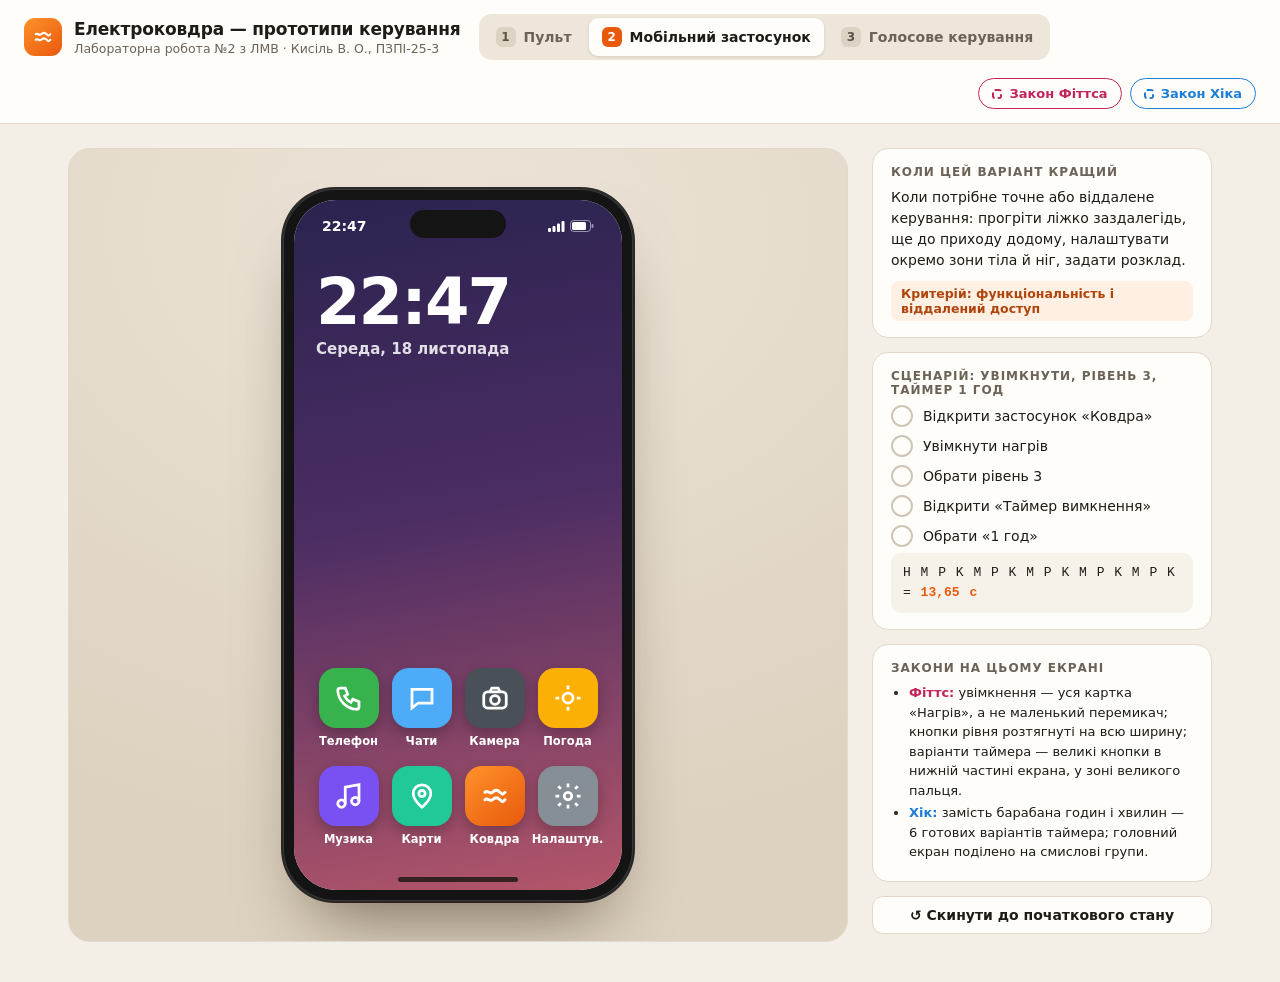
==== app.html @ 51c8631b "Розбити прототип на сторінки, стилі, скрипти та шрифти - index.html / app.html / voice.html — окрема" ====
<!DOCTYPE html>
<html lang="uk">
<head>
<meta charset="utf-8">
<meta name="viewport" content="width=device-width, initial-scale=1">
<title>Мобільний застосунок — керування електроковдрою</title>
<link rel="stylesheet" href="css/fonts.css">
<link rel="stylesheet" href="css/base.css">
<link rel="stylesheet" href="css/app.css">
</head>
<body>

<header class="top">
  <div class="brand">
    <div class="logo"><svg viewBox="0 0 24 24" width="22" height="22" fill="none" stroke="#fff" stroke-width="2.2" stroke-linecap="round"><path d="M4 9c2-2 4 2 6 0s4-2 6 0 2 2 4 0"/><path d="M4 15c2-2 4 2 6 0s4-2 6 0 2 2 4 0"/></svg></div>
    <div><h1>Електроковдра — прототипи керування</h1><p>Лабораторна робота №2 з ЛМВ · Кисіль В. О., ПЗПІ-25-3</p></div>
  </div>
  <nav class="tabs" aria-label="Варіанти інтерфейсу">
    <a href="index.html" data-tab="remote"><span class="n">1</span>Пульт</a>
    <a href="app.html" data-tab="app" aria-current="page"><span class="n">2</span>Мобільний застосунок</a>
    <a href="voice.html" data-tab="voice"><span class="n">3</span>Голосове керування</a>
  </nav>
  <div class="laws">
    <button class="law f" id="lawFitts" aria-pressed="false"><i></i>Закон Фіттса</button>
    <button class="law h" id="lawHick" aria-pressed="false"><i></i>Закон Хіка</button>
  </div>
</header>

<main>
<section class="panel active" id="tab-app">
  <div class="stage" id="stage-app">
    <div class="overlay"></div>
    <div class="phone">
      <div class="screen" id="a-screen">
        <div class="notch"></div>
        <div class="sbar" id="a-sbar"><span>22:47</span><span class="icons"><svg width="17" height="11" viewBox="0 0 17 11" fill="currentColor"><rect x="0" y="7" width="3" height="4" rx="1"/><rect x="4.5" y="5" width="3" height="6" rx="1"/><rect x="9" y="2.5" width="3" height="8.5" rx="1"/><rect x="13.5" y="0" width="3" height="11" rx="1"/></svg><svg width="24" height="12" viewBox="0 0 24 12" fill="none"><rect x=".5" y=".5" width="20" height="11" rx="3" stroke="currentColor" opacity=".5"/><rect x="2" y="2" width="14" height="8" rx="1.5" fill="currentColor"/><rect x="21.5" y="4" width="2" height="4" rx="1" fill="currentColor" opacity=".5"/></svg></span></div>

        <!-- launcher -->
        <div class="view launcher" id="a-home">
          <div class="clock">22:47</div>
          <div class="date">Середа, 18 листопада</div>
          <div class="grid" id="a-grid">
            <button class="appicon" data-other><span class="ic" style="background:#37b24d"><svg viewBox="0 0 24 24" fill="none" stroke="#fff" stroke-width="2.2"><path d="M5 4h4l2 5-2.5 1.5a11 11 0 0 0 5 5L15 13l5 2v4a2 2 0 0 1-2 2A16 16 0 0 1 3 6a2 2 0 0 1 2-2"/></svg></span>Телефон</button>
            <button class="appicon" data-other><span class="ic" style="background:#4dabf7"><svg viewBox="0 0 24 24" fill="none" stroke="#fff" stroke-width="2.2"><path d="M4 5h16v11H9l-5 4z"/></svg></span>Чати</button>
            <button class="appicon" data-other><span class="ic" style="background:#495057"><svg viewBox="0 0 24 24" fill="none" stroke="#fff" stroke-width="2.2"><rect x="3" y="7" width="18" height="13" rx="3"/><circle cx="12" cy="13.5" r="3.5"/><path d="M8 7l1.5-3h5L16 7"/></svg></span>Камера</button>
            <button class="appicon" data-other><span class="ic" style="background:#fab005"><svg viewBox="0 0 24 24" fill="none" stroke="#fff" stroke-width="2.2"><circle cx="12" cy="12" r="4"/><path d="M12 2v3M12 19v3M2 12h3M19 12h3"/></svg></span>Погода</button>
            <button class="appicon" data-other><span class="ic" style="background:#7950f2"><svg viewBox="0 0 24 24" fill="none" stroke="#fff" stroke-width="2.2"><path d="M9 18V5l11-2v13"/><circle cx="6" cy="18" r="3"/><circle cx="17" cy="16" r="3"/></svg></span>Музика</button>
            <button class="appicon" data-other><span class="ic" style="background:#20c997"><svg viewBox="0 0 24 24" fill="none" stroke="#fff" stroke-width="2.2"><path d="M12 21s-7-5.5-7-11a7 7 0 0 1 14 0c0 5.5-7 11-7 11z"/><circle cx="12" cy="10" r="2.5"/></svg></span>Карти</button>
            <button class="appicon blanket" id="a-open" data-fitts="велика іконка" data-fitts-pos="below"><span class="ic"><svg viewBox="0 0 24 24" fill="none" stroke="#fff" stroke-width="2.4" stroke-linecap="round"><path d="M4 9c2-2 4 2 6 0s4-2 6 0 2 2 4 0"/><path d="M4 15c2-2 4 2 6 0s4-2 6 0 2 2 4 0"/></svg></span>Ковдра</button>
            <button class="appicon" data-other><span class="ic" style="background:#868e96"><svg viewBox="0 0 24 24" fill="none" stroke="#fff" stroke-width="2.2"><circle cx="12" cy="12" r="3"/><path d="M12 2v3M12 19v3M4.2 4.2l2.1 2.1M17.7 17.7l2.1 2.1M2 12h3M19 12h3M4.2 19.8l2.1-2.1M17.7 6.3l2.1-2.1"/></svg></span>Налаштув.</button>
          </div>
        </div>

        <!-- app -->
        <div class="view app hidden" id="a-app">
          <div class="app-head">
            <div class="conn"><i></i>WARMLY Duo · підключено</div>
            <h2>Моя ковдра</h2>
          </div>
          <button class="hero" id="a-power" data-fitts="уся картка — ціль" data-fitts-pos="in">
            <div><div class="k">Нагрів</div><div class="v" id="a-hero-v">Вимкнено</div><div class="s" id="a-hero-s">Торкніться, щоб увімкнути</div></div>
            <span class="switch"></span>
          </button>
          <div class="acard" id="a-levelcard">
            <div class="row"><b>Рівень нагріву</b><span id="a-level-val">—</span></div>
            <div class="levels disabled" id="a-levels" data-fitts="кнопки на всю ширину" data-fitts-pos="right"></div>
          </div>
          <div class="acard">
            <div class="row"><b>Зони</b><span>окремо</span></div>
            <div class="zones">
              <button class="zone on" data-zone="body"><i></i>Тіло</button>
              <button class="zone on" data-zone="feet"><i></i>Ноги</button>
            </div>
          </div>
          <div class="list">
            <button class="li" id="a-timer-row"><span>Таймер вимкнення</span><span class="val" id="a-timer-val">Немає ›</span></button>
            <button class="li" id="a-sched"><span>Розклад прогріву</span><span class="val">22:30, щодня ›</span></button>
          </div>
        </div>

        <div class="scrim" id="a-scrim"></div>
        <div class="sheet" id="a-sheet">
          <div class="handle"></div>
          <h4>Вимкнути через</h4>
          <p>Ковдра вимкнеться автоматично</p>
          <div class="chips" id="a-chips" data-hick="6 готових варіантів" data-fitts="великі кнопки внизу екрана" data-fitts-pos="below"></div>
        </div>
        <div class="toast" id="a-toast"></div>
        <button class="home-ind" id="a-homebtn" aria-label="На головний екран"></button>
      </div>
    </div>
  </div>
  <aside class="info">
    <div class="card">
      <h3>Коли цей варіант кращий</h3>
      <p>Коли потрібне точне або віддалене керування: прогріти ліжко заздалегідь, ще до приходу додому, налаштувати окремо зони тіла й ніг, задати розклад.</p>
      <span class="crit">Критерій: функціональність і віддалений доступ</span>
    </div>
    <div class="card">
      <h3>Сценарій: увімкнути, рівень 3, таймер 1 год</h3>
      <ul class="steps" id="steps-app"></ul>
      <div class="goms">H M P K M P K M P K M P K M P K<br>= <b>13,65 с</b></div>
    </div>
    <div class="card">
      <h3>Закони на цьому екрані</h3>
      <ul class="legend">
        <li><span class="f">Фіттс:</span> увімкнення — уся картка «Нагрів», а не маленький перемикач; кнопки рівня розтягнуті на всю ширину; варіанти таймера — великі кнопки в нижній частині екрана, у зоні великого пальця.</li>
        <li><span class="h">Хік:</span> замість барабана годин і хвилин — 6 готових варіантів таймера; головний екран поділено на смислові групи.</li>
      </ul>
    </div>
    <button class="reset" data-reset="app">↺ Скинути до початкового стану</button>
  </aside>
</section>
</main>

<script src="js/common.js"></script>
<script src="js/app.js"></script>
</body>
</html>
---- css/fonts.css ----
/* Локальні шрифти: Manrope та JetBrains Mono (кирилиця + латиниця) */
/* Manrope 400 — cyrillic */
@font-face{font-family:'Manrope';font-style:normal;font-weight:400;font-display:swap;src:url(../fonts/manrope-400-cyrillic.woff2) format('woff2');unicode-range:U+0301,U+0400-045F,U+0490-0491,U+04B0-04B1,U+2116}

/* Manrope 400 — latin */
@font-face{font-family:'Manrope';font-style:normal;font-weight:400;font-display:swap;src:url(../fonts/manrope-400-latin.woff2) format('woff2');unicode-range:U+0000-00FF,U+0131,U+0152-0153,U+02BB-02BC,U+02C6,U+02DA,U+02DC,U+0304,U+0308,U+0329,U+2000-206F,U+20AC,U+2122,U+2191,U+2193,U+2212,U+2215,U+FEFF,U+FFFD}

/* Manrope 600 — cyrillic */
@font-face{font-family:'Manrope';font-style:normal;font-weight:600;font-display:swap;src:url(../fonts/manrope-600-cyrillic.woff2) format('woff2');unicode-range:U+0301,U+0400-045F,U+0490-0491,U+04B0-04B1,U+2116}

/* Manrope 600 — latin */
@font-face{font-family:'Manrope';font-style:normal;font-weight:600;font-display:swap;src:url(../fonts/manrope-600-latin.woff2) format('woff2');unicode-range:U+0000-00FF,U+0131,U+0152-0153,U+02BB-02BC,U+02C6,U+02DA,U+02DC,U+0304,U+0308,U+0329,U+2000-206F,U+20AC,U+2122,U+2191,U+2193,U+2212,U+2215,U+FEFF,U+FFFD}

/* Manrope 700 — cyrillic */
@font-face{font-family:'Manrope';font-style:normal;font-weight:700;font-display:swap;src:url(../fonts/manrope-700-cyrillic.woff2) format('woff2');unicode-range:U+0301,U+0400-045F,U+0490-0491,U+04B0-04B1,U+2116}

/* Manrope 700 — latin */
@font-face{font-family:'Manrope';font-style:normal;font-weight:700;font-display:swap;src:url(../fonts/manrope-700-latin.woff2) format('woff2');unicode-range:U+0000-00FF,U+0131,U+0152-0153,U+02BB-02BC,U+02C6,U+02DA,U+02DC,U+0304,U+0308,U+0329,U+2000-206F,U+20AC,U+2122,U+2191,U+2193,U+2212,U+2215,U+FEFF,U+FFFD}

/* Manrope 800 — cyrillic */
@font-face{font-family:'Manrope';font-style:normal;font-weight:800;font-display:swap;src:url(../fonts/manrope-800-cyrillic.woff2) format('woff2');unicode-range:U+0301,U+0400-045F,U+0490-0491,U+04B0-04B1,U+2116}

/* Manrope 800 — latin */
@font-face{font-family:'Manrope';font-style:normal;font-weight:800;font-display:swap;src:url(../fonts/manrope-800-latin.woff2) format('woff2');unicode-range:U+0000-00FF,U+0131,U+0152-0153,U+02BB-02BC,U+02C6,U+02DA,U+02DC,U+0304,U+0308,U+0329,U+2000-206F,U+20AC,U+2122,U+2191,U+2193,U+2212,U+2215,U+FEFF,U+FFFD}

/* JetBrains Mono 700 — cyrillic */
@font-face{font-family:'JetBrains Mono';font-style:normal;font-weight:700;font-display:swap;src:url(../fonts/jetbrains-mono-700-cyrillic.woff2) format('woff2');unicode-range:U+0301,U+0400-045F,U+0490-0491,U+04B0-04B1,U+2116}

/* JetBrains Mono 700 — latin */
@font-face{font-family:'JetBrains Mono';font-style:normal;font-weight:700;font-display:swap;src:url(../fonts/jetbrains-mono-700-latin.woff2) format('woff2');unicode-range:U+0000-00FF,U+0131,U+0152-0153,U+02BB-02BC,U+02C6,U+02DA,U+02DC,U+0304,U+0308,U+0329,U+2000-206F,U+20AC,U+2122,U+2191,U+2193,U+2212,U+2215,U+FEFF,U+FFFD}
---- css/base.css ----
/* Спільні стилі: змінні, верхня панель, макет, позначки законів, бічна панель */
:root{
  --bg:#f3eee6; --paper:#fffdf9; --ink:#1f1b16; --muted:#6c6358; --line:#e2d9cc;
  --heat:#e8590c; --heat-2:#f76707; --heat-soft:#fff0e3;
  --fitts:#c2255c; --hick:#1c7ed6; --ok:#2f9e44;
}
*{box-sizing:border-box}
html,body{margin:0}
body{font-family:Manrope,system-ui,sans-serif;background:var(--bg);color:var(--ink);-webkit-font-smoothing:antialiased}
button{font-family:inherit}

/* ---------- top bar ---------- */
.top{display:flex;align-items:center;gap:18px;padding:14px 24px;background:var(--paper);border-bottom:1px solid var(--line);flex-wrap:wrap;position:sticky;top:0;z-index:20}
.brand{display:flex;align-items:center;gap:12px}
.logo{width:38px;height:38px;border-radius:11px;background:linear-gradient(140deg,#ff922b,#e8590c);display:grid;place-items:center}
.brand h1{font-size:17px;margin:0;font-weight:800;letter-spacing:-.01em}
.brand p{margin:2px 0 0;font-size:12.5px;color:var(--muted)}
.tabs{display:flex;gap:4px;background:#eee6da;padding:4px;border-radius:13px}
.tabs a{text-decoration:none;border:0;background:transparent;padding:9px 13px;border-radius:9px;font-weight:600;font-size:14px;color:var(--muted);cursor:pointer;display:flex;gap:8px;align-items:center}
.tabs a .n{width:20px;height:20px;border-radius:6px;background:#ddd3c4;color:#5b5247;font-size:12px;font-weight:800;display:grid;place-items:center}
.tabs a[aria-current="page"]{background:var(--paper);color:var(--ink);box-shadow:0 1px 3px rgba(60,40,20,.14)}
.tabs a[aria-current="page"] .n{background:var(--heat);color:#fff}
.laws{margin-left:auto;display:flex;gap:8px;align-items:center}
.laws .lbl{font-size:12.5px;color:var(--muted);margin-right:2px}
.law{border:1.5px solid currentColor;background:transparent;border-radius:999px;padding:7px 13px;font-weight:700;font-size:13px;cursor:pointer;display:flex;align-items:center;gap:7px}
.law i{width:10px;height:10px;border-radius:3px;border:2px dashed currentColor}
.law.f{color:var(--fitts)} .law.h{color:var(--hick)}
.law[aria-pressed="true"].f{background:var(--fitts);color:#fff}
.law[aria-pressed="true"].h{background:var(--hick);color:#fff}

/* ---------- layout ---------- */
main{max-width:1200px;margin:0 auto;padding:24px 28px 40px}
.panel{display:none;grid-template-columns:minmax(0,1fr) 340px;gap:24px;align-items:start}
.panel.active{display:grid}
.stage{position:relative;border-radius:22px;min-height:740px;display:grid;place-items:center;padding:40px 30px;border:1px solid var(--line);overflow:hidden}
.overlay{position:absolute;inset:0;pointer-events:none;z-index:200}
.mark{position:absolute;border:2.5px dashed;border-radius:14px}
.mark.f{border-color:var(--fitts);background:rgba(194,37,92,.08)}
.mark.h{border-color:var(--hick);background:rgba(28,126,214,.08)}
.mark .tag{position:absolute;left:-3px;top:-27px;white-space:nowrap;font-weight:700;font-size:12px;color:#fff;padding:4px 9px;border-radius:7px;box-shadow:0 2px 6px rgba(0,0,0,.18)}
.mark.f .tag{background:var(--fitts)} .mark.h .tag{background:var(--hick)}
.mark.below .tag{top:auto;bottom:-27px}
.mark.right .tag{left:auto;right:-3px}
.mark.in .tag{top:6px;left:auto;right:8px}
.mark.side .tag{left:calc(100% + 8px);top:50%;transform:translateY(-50%)}

.info{display:flex;flex-direction:column;gap:14px}
.card{background:var(--paper);border:1px solid var(--line);border-radius:16px;padding:16px 18px}
.card h3{margin:0 0 8px;font-size:12px;text-transform:uppercase;letter-spacing:.08em;color:var(--muted);font-weight:800}
.card p{margin:0;font-size:14px;line-height:1.5}
.card .crit{margin-top:10px;display:inline-block;background:var(--heat-soft);color:#b0440a;font-weight:700;font-size:12.5px;padding:5px 10px;border-radius:8px}
.steps{list-style:none;margin:0;padding:0;display:flex;flex-direction:column;gap:8px}
.steps li{display:flex;gap:10px;align-items:center;font-size:14px}
.steps li .dot{width:22px;height:22px;border-radius:50%;border:2px solid #cfc5b6;flex:none;display:grid;place-items:center;transition:.2s}
.steps li.done .dot{background:var(--ok);border-color:var(--ok)}
.steps li.done .dot::after{content:"";width:9px;height:5px;border:2.5px solid #fff;border-top:0;border-right:0;transform:rotate(-45deg) translate(1px,-1px)}
.steps li.done span{color:var(--muted);text-decoration:line-through}
.goms{font-family:"JetBrains Mono",ui-monospace,monospace;font-size:13px;background:#f6f1e9;border-radius:10px;padding:10px 12px;margin-top:6px;line-height:1.55;word-spacing:2px}
.goms b{color:var(--heat)}
.reset{border:1.5px solid var(--line);background:var(--paper);border-radius:11px;padding:10px 14px;font-weight:700;font-size:14px;cursor:pointer;color:var(--ink)}
.reset:hover{border-color:#cbbfae}
.legend{font-size:13px;line-height:1.5;margin:0;padding-left:18px}
.legend li{margin:3px 0}
.legend .f{color:var(--fitts);font-weight:700}.legend .h{color:var(--hick);font-weight:700}
---- css/app.css ----
/* Варіант 2 — мобільний застосунок */
#stage-app{background:radial-gradient(110% 80% at 50% 10%,#ece4d8 0%,#ddd1bf 100%)}
.phone{width:350px;height:712px;border-radius:52px;background:#141414;padding:11px;box-shadow:0 40px 70px -30px rgba(40,25,10,.6),0 0 0 2px #2b2b2b,inset 0 0 0 1px #3a3a3a}
.screen{position:relative;width:100%;height:100%;border-radius:42px;overflow:hidden;background:#f7f3ec}
.notch{position:absolute;top:10px;left:50%;width:96px;height:28px;margin-left:-48px;background:#141414;border-radius:20px;z-index:30}
.sbar{position:absolute;top:0;left:0;right:0;height:46px;display:flex;justify-content:space-between;align-items:center;padding:6px 28px 0;font-weight:800;font-size:14px;z-index:25}
.sbar .icons{display:flex;gap:5px;align-items:center}
.view{position:absolute;inset:0;transition:opacity .25s, transform .25s}
.view.hidden{opacity:0;pointer-events:none;transform:scale(.97);visibility:hidden}
.home-ind{position:absolute;bottom:8px;left:50%;width:120px;height:5px;margin-left:-60px;border-radius:3px;background:#1f1b16;opacity:.85;z-index:40;border:0;padding:0;cursor:pointer}
.home-ind::before{content:"";position:absolute;inset:-12px -20px}

/* launcher */
.launcher{background:linear-gradient(170deg,#2b2350 0%,#4b2d63 45%,#b4566a 100%);color:#fff;padding:70px 22px 0}
.launcher .clock{font-size:64px;font-weight:800;letter-spacing:-.03em;line-height:1}
.launcher .date{font-size:15px;opacity:.85;margin-top:6px;font-weight:600}
.grid{position:absolute;left:18px;right:18px;bottom:44px;display:grid;grid-template-columns:repeat(4,1fr);row-gap:18px}
.appicon{border:0;background:none;color:#fff;display:flex;flex-direction:column;align-items:center;gap:6px;font-size:11.5px;font-weight:600;cursor:pointer;padding:0}
.appicon .ic{width:60px;height:60px;border-radius:17px;display:grid;place-items:center;box-shadow:0 6px 14px rgba(0,0,0,.25)}
.appicon .ic svg{width:30px;height:30px}
.appicon.blanket .ic{background:linear-gradient(140deg,#ff922b,#e8590c)}

/* app */
.app{padding:52px 18px 26px;overflow:hidden;display:flex;flex-direction:column;gap:12px}
.app-head .conn{font-size:12.5px;color:var(--muted);font-weight:600;display:flex;align-items:center;gap:6px}
.app-head .conn i{width:7px;height:7px;border-radius:50%;background:var(--ok)}
.app-head h2{margin:2px 0 0;font-size:27px;font-weight:800;letter-spacing:-.02em}
.hero{border:0;text-align:left;width:100%;cursor:pointer;border-radius:22px;padding:16px 18px;background:#e9e3d9;color:var(--ink);display:flex;align-items:center;justify-content:space-between;gap:12px;min-height:104px;transition:background .3s}
.hero .k{font-size:13px;font-weight:700;opacity:.7}
.hero .v{font-size:22px;font-weight:800;margin-top:2px}
.hero .s{font-size:12.5px;margin-top:4px;opacity:.75;font-weight:600}
.hero.on{background:linear-gradient(135deg,#ff922b 0%,#e8590c 100%);color:#fff;box-shadow:0 12px 24px -12px rgba(232,89,12,.8)}
.switch{width:58px;height:34px;border-radius:20px;background:#c9c0b2;position:relative;flex:none;transition:.25s}
.switch::after{content:"";position:absolute;top:3px;left:3px;width:28px;height:28px;border-radius:50%;background:#fff;box-shadow:0 2px 4px rgba(0,0,0,.2);transition:.25s}
.hero.on .switch{background:rgba(255,255,255,.35)}
.hero.on .switch::after{left:27px}
.acard{background:#fff;border-radius:20px;padding:14px 14px 14px;box-shadow:0 1px 0 rgba(0,0,0,.04)}
.acard .row{display:flex;justify-content:space-between;align-items:baseline;margin-bottom:10px}
.acard .row b{font-size:14.5px}
.acard .row span{font-size:13px;color:var(--muted);font-weight:700}
.levels{display:grid;grid-template-columns:repeat(9,1fr);gap:4px}
.levels button{height:48px;border:0;border-radius:10px;background:#f0ebe3;font-weight:800;font-size:15px;color:#7a7065;cursor:pointer;transition:background .15s}
.levels button.fill{background:#ffd8b5;color:#b0440a}
.levels button.sel{background:var(--heat);color:#fff}
.levels.disabled button{opacity:.55}
.zones{display:grid;grid-template-columns:1fr 1fr;gap:8px}
.zone{border:0;border-radius:14px;padding:12px;display:flex;align-items:center;gap:8px;font-weight:700;font-size:14px;background:#f0ebe3;color:#7a7065;cursor:pointer}
.zone.on{background:#fff0e3;color:#b0440a;box-shadow:inset 0 0 0 1.5px #ffc08a}
.zone i{width:18px;height:18px;border-radius:6px;border:2px solid currentColor;display:grid;place-items:center}
.zone.on i{background:var(--heat);border-color:var(--heat)}
.zone.on i::after{content:"";width:7px;height:4px;border:2px solid #fff;border-top:0;border-right:0;transform:rotate(-45deg) translate(1px,-1px)}
.list{background:#fff;border-radius:20px;overflow:hidden}
.li{width:100%;border:0;background:none;display:flex;align-items:center;justify-content:space-between;padding:15px 14px;font-size:14.5px;font-weight:700;cursor:pointer;color:var(--ink);text-align:left;min-height:56px}
.li + .li{border-top:1px solid #f0ebe3}
.li .val{color:var(--muted);font-weight:700;display:flex;align-items:center;gap:6px;font-size:14px}
.li .val.set{color:var(--heat)}
.scrim{position:absolute;inset:0;background:rgba(20,14,8,.38);opacity:0;pointer-events:none;transition:opacity .25s;z-index:60}
.sheet{position:absolute;left:0;right:0;bottom:0;background:#fffdf9;border-radius:28px 28px 0 0;padding:12px 18px 34px;transform:translateY(105%);transition:transform .28s cubic-bezier(.2,.8,.2,1),visibility 0s .28s;z-index:61;visibility:hidden}
.screen.sheet-open .scrim{opacity:1;pointer-events:auto}
.screen.sheet-open .sheet{transform:none;visibility:visible;transition:transform .28s cubic-bezier(.2,.8,.2,1),visibility 0s}
.sheet .handle{width:40px;height:5px;border-radius:3px;background:#ddd3c4;margin:0 auto 14px}
.sheet h4{margin:0;font-size:20px;font-weight:800}
.sheet p{margin:4px 0 16px;font-size:13px;color:var(--muted);font-weight:600}
.chips{display:grid;grid-template-columns:1fr 1fr;gap:10px}
.chip{height:60px;border:0;border-radius:16px;background:#f3ede4;font-size:18px;font-weight:800;color:var(--ink);cursor:pointer}
.chip.sel{background:var(--heat);color:#fff}
.chip.none{font-size:15px;color:var(--muted)}
.toast{position:absolute;left:50%;bottom:30px;transform:translate(-50%,20px);background:#1f1b16;color:#fff;font-size:13px;font-weight:700;padding:10px 14px;border-radius:12px;opacity:0;transition:.25s;z-index:80;white-space:nowrap;pointer-events:none}
.toast.show{opacity:1;transform:translate(-50%,0)}
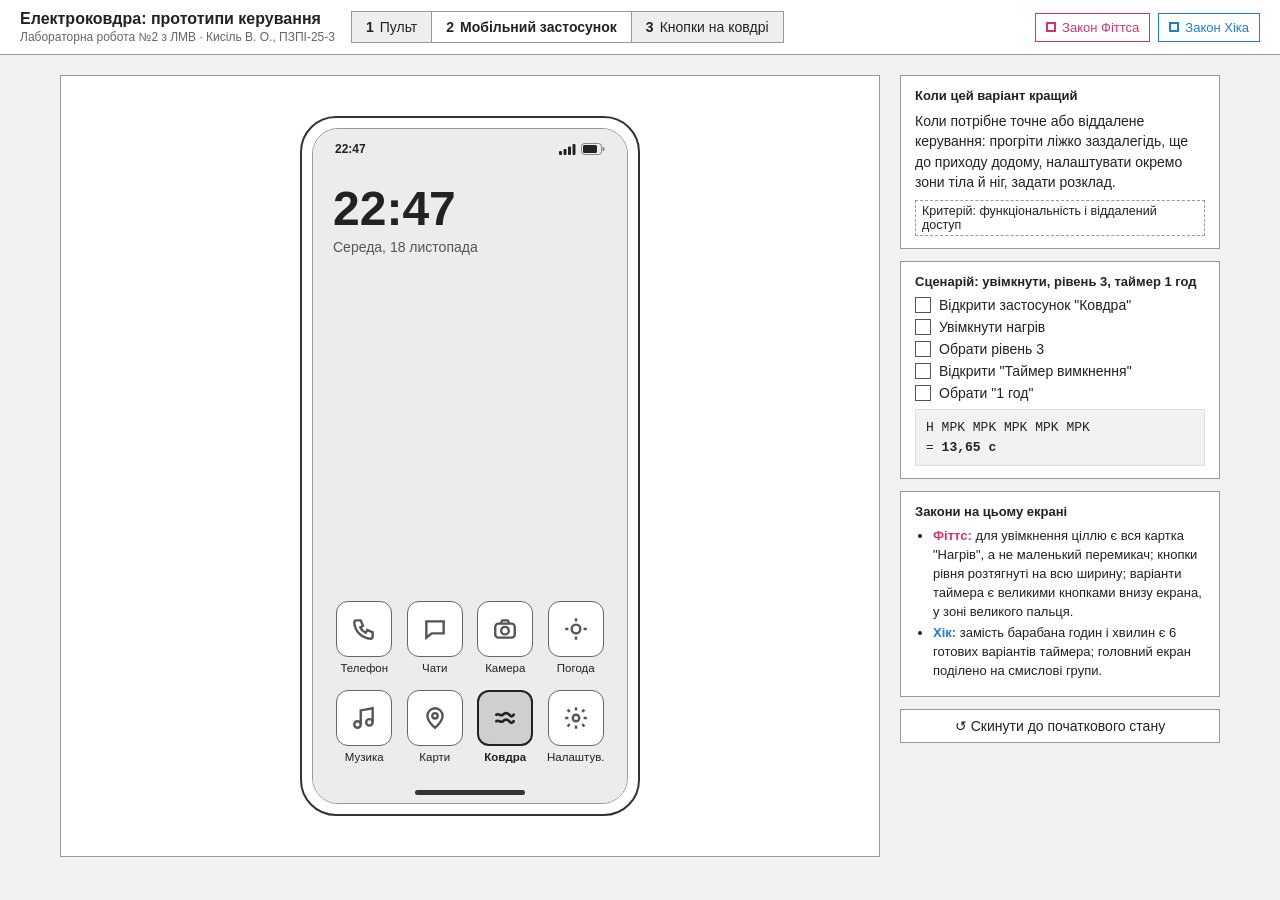
==== commit bd4309d7: "Замінити прототип на спрощений варіант з кнопками на ковдрі - третя сторінка: blanket.html (кнопки н" ====
--- a/app.html
+++ b/app.html
@@ -3,8 +3,7 @@
 <head>
 <meta charset="utf-8">
 <meta name="viewport" content="width=device-width, initial-scale=1">
-<title>Мобільний застосунок — керування електроковдрою</title>
-<link rel="stylesheet" href="css/fonts.css">
+<title>Мобільний застосунок: керування електроковдрою</title>
 <link rel="stylesheet" href="css/base.css">
 <link rel="stylesheet" href="css/app.css">
 </head>
@@ -13,12 +12,12 @@
 <header class="top">
   <div class="brand">
     <div class="logo"><svg viewBox="0 0 24 24" width="22" height="22" fill="none" stroke="#fff" stroke-width="2.2" stroke-linecap="round"><path d="M4 9c2-2 4 2 6 0s4-2 6 0 2 2 4 0"/><path d="M4 15c2-2 4 2 6 0s4-2 6 0 2 2 4 0"/></svg></div>
-    <div><h1>Електроковдра — прототипи керування</h1><p>Лабораторна робота №2 з ЛМВ · Кисіль В. О., ПЗПІ-25-3</p></div>
+    <div><h1>Електроковдра: прототипи керування</h1><p>Лабораторна робота №2 з ЛМВ · Кисіль В. О., ПЗПІ-25-3</p></div>
   </div>
   <nav class="tabs" aria-label="Варіанти інтерфейсу">
     <a href="index.html" data-tab="remote"><span class="n">1</span>Пульт</a>
     <a href="app.html" data-tab="app" aria-current="page"><span class="n">2</span>Мобільний застосунок</a>
-    <a href="voice.html" data-tab="voice"><span class="n">3</span>Голосове керування</a>
+    <a href="blanket.html" data-tab="blanket"><span class="n">3</span>Кнопки на ковдрі</a>
   </nav>
   <div class="laws">
     <button class="law f" id="lawFitts" aria-pressed="false"><i></i>Закон Фіттса</button>
@@ -57,12 +56,12 @@
             <div class="conn"><i></i>WARMLY Duo · підключено</div>
             <h2>Моя ковдра</h2>
           </div>
-          <button class="hero" id="a-power" data-fitts="уся картка — ціль" data-fitts-pos="in">
+          <button class="hero" id="a-power" data-fitts="уся картка є ціллю" data-fitts-pos="in">
             <div><div class="k">Нагрів</div><div class="v" id="a-hero-v">Вимкнено</div><div class="s" id="a-hero-s">Торкніться, щоб увімкнути</div></div>
             <span class="switch"></span>
           </button>
           <div class="acard" id="a-levelcard">
-            <div class="row"><b>Рівень нагріву</b><span id="a-level-val">—</span></div>
+            <div class="row"><b>Рівень нагріву</b><span id="a-level-val"></span></div>
             <div class="levels disabled" id="a-levels" data-fitts="кнопки на всю ширину" data-fitts-pos="right"></div>
           </div>
           <div class="acard">
@@ -99,13 +98,13 @@
     <div class="card">
       <h3>Сценарій: увімкнути, рівень 3, таймер 1 год</h3>
       <ul class="steps" id="steps-app"></ul>
-      <div class="goms">H M P K M P K M P K M P K M P K<br>= <b>13,65 с</b></div>
+      <div class="goms">H MPK MPK MPK MPK MPK<br>= <b>13,65 с</b></div>
     </div>
     <div class="card">
       <h3>Закони на цьому екрані</h3>
       <ul class="legend">
-        <li><span class="f">Фіттс:</span> увімкнення — уся картка «Нагрів», а не маленький перемикач; кнопки рівня розтягнуті на всю ширину; варіанти таймера — великі кнопки в нижній частині екрана, у зоні великого пальця.</li>
-        <li><span class="h">Хік:</span> замість барабана годин і хвилин — 6 готових варіантів таймера; головний екран поділено на смислові групи.</li>
+        <li><span class="f">Фіттс:</span> для увімкнення ціллю є вся картка "Нагрів", а не маленький перемикач; кнопки рівня розтягнуті на всю ширину; варіанти таймера є великими кнопками внизу екрана, у зоні великого пальця.</li>
+        <li><span class="h">Хік:</span> замість барабана годин і хвилин є 6 готових варіантів таймера; головний екран поділено на смислові групи.</li>
       </ul>
     </div>
     <button class="reset" data-reset="app">↺ Скинути до початкового стану</button>
--- a/css/base.css
+++ b/css/base.css
@@ -1,64 +1,56 @@
 /* Спільні стилі: змінні, верхня панель, макет, позначки законів, бічна панель */
-:root{
-  --bg:#f3eee6; --paper:#fffdf9; --ink:#1f1b16; --muted:#6c6358; --line:#e2d9cc;
-  --heat:#e8590c; --heat-2:#f76707; --heat-soft:#fff0e3;
-  --fitts:#c2255c; --hick:#1c7ed6; --ok:#2f9e44;
-}
+:root{--ink:#222;--muted:#666;--line:#999;--fitts:#d6336c;--hick:#1c7ed6}
 *{box-sizing:border-box}
 html,body{margin:0}
-body{font-family:Manrope,system-ui,sans-serif;background:var(--bg);color:var(--ink);-webkit-font-smoothing:antialiased}
-button{font-family:inherit}
+body{font-family:Arial,"Liberation Sans",Helvetica,sans-serif;background:#f2f2f2;color:var(--ink)}
+button{font-family:inherit;color:inherit}
 
-/* ---------- top bar ---------- */
-.top{display:flex;align-items:center;gap:18px;padding:14px 24px;background:var(--paper);border-bottom:1px solid var(--line);flex-wrap:wrap;position:sticky;top:0;z-index:20}
-.brand{display:flex;align-items:center;gap:12px}
-.logo{width:38px;height:38px;border-radius:11px;background:linear-gradient(140deg,#ff922b,#e8590c);display:grid;place-items:center}
-.brand h1{font-size:17px;margin:0;font-weight:800;letter-spacing:-.01em}
-.brand p{margin:2px 0 0;font-size:12.5px;color:var(--muted)}
-.tabs{display:flex;gap:4px;background:#eee6da;padding:4px;border-radius:13px}
-.tabs a{text-decoration:none;border:0;background:transparent;padding:9px 13px;border-radius:9px;font-weight:600;font-size:14px;color:var(--muted);cursor:pointer;display:flex;gap:8px;align-items:center}
-.tabs a .n{width:20px;height:20px;border-radius:6px;background:#ddd3c4;color:#5b5247;font-size:12px;font-weight:800;display:grid;place-items:center}
-.tabs a[aria-current="page"]{background:var(--paper);color:var(--ink);box-shadow:0 1px 3px rgba(60,40,20,.14)}
-.tabs a[aria-current="page"] .n{background:var(--heat);color:#fff}
-.laws{margin-left:auto;display:flex;gap:8px;align-items:center}
-.laws .lbl{font-size:12.5px;color:var(--muted);margin-right:2px}
-.law{border:1.5px solid currentColor;background:transparent;border-radius:999px;padding:7px 13px;font-weight:700;font-size:13px;cursor:pointer;display:flex;align-items:center;gap:7px}
-.law i{width:10px;height:10px;border-radius:3px;border:2px dashed currentColor}
+/* top bar */
+.top{display:flex;align-items:center;gap:16px;padding:10px 20px;background:#fff;border-bottom:1px solid var(--line);flex-wrap:wrap}
+.brand{display:flex;align-items:center;gap:10px}
+.logo{display:none}
+.brand h1{font-size:16px;margin:0}
+.brand p{margin:2px 0 0;font-size:12px;color:var(--muted)}
+.tabs{display:flex}
+.tabs a{color:inherit;text-decoration:none;border:1px solid var(--line);background:#eee;padding:7px 14px;font-size:14px;cursor:pointer;margin-right:-1px;display:flex;gap:6px;align-items:center}
+.tabs a .n{font-weight:bold}
+.tabs a[aria-current="page"]{background:#fff;font-weight:bold}
+.laws{margin-left:auto;display:flex;gap:8px}
+.law{border:1px solid currentColor;background:#fff;padding:6px 10px;font-size:13px;cursor:pointer;display:flex;align-items:center;gap:6px}
+.law i{width:10px;height:10px;border:2px dashed currentColor}
 .law.f{color:var(--fitts)} .law.h{color:var(--hick)}
 .law[aria-pressed="true"].f{background:var(--fitts);color:#fff}
 .law[aria-pressed="true"].h{background:var(--hick);color:#fff}
 
-/* ---------- layout ---------- */
-main{max-width:1200px;margin:0 auto;padding:24px 28px 40px}
-.panel{display:none;grid-template-columns:minmax(0,1fr) 340px;gap:24px;align-items:start}
+/* layout */
+main{max-width:1200px;margin:0 auto;padding:20px}
+.panel{display:none;grid-template-columns:minmax(0,1fr) 320px;gap:20px;align-items:start}
 .panel.active{display:grid}
-.stage{position:relative;border-radius:22px;min-height:740px;display:grid;place-items:center;padding:40px 30px;border:1px solid var(--line);overflow:hidden}
+.stage{position:relative;background:#fff;border:1px solid var(--line);min-height:740px;display:grid;place-items:center;padding:40px 30px;overflow:hidden}
 .overlay{position:absolute;inset:0;pointer-events:none;z-index:200}
-.mark{position:absolute;border:2.5px dashed;border-radius:14px}
-.mark.f{border-color:var(--fitts);background:rgba(194,37,92,.08)}
+.mark{position:absolute;border:2.5px dashed;border-radius:6px}
+.mark.f{border-color:var(--fitts);background:rgba(214,51,108,.08)}
 .mark.h{border-color:var(--hick);background:rgba(28,126,214,.08)}
-.mark .tag{position:absolute;left:-3px;top:-27px;white-space:nowrap;font-weight:700;font-size:12px;color:#fff;padding:4px 9px;border-radius:7px;box-shadow:0 2px 6px rgba(0,0,0,.18)}
+.mark .tag{position:absolute;left:-3px;top:-25px;white-space:nowrap;font-weight:bold;font-size:12px;color:#fff;padding:3px 7px;border-radius:3px}
 .mark.f .tag{background:var(--fitts)} .mark.h .tag{background:var(--hick)}
-.mark.below .tag{top:auto;bottom:-27px}
+.mark.below .tag{top:auto;bottom:-25px}
 .mark.right .tag{left:auto;right:-3px}
 .mark.in .tag{top:6px;left:auto;right:8px}
 .mark.side .tag{left:calc(100% + 8px);top:50%;transform:translateY(-50%)}
 
-.info{display:flex;flex-direction:column;gap:14px}
-.card{background:var(--paper);border:1px solid var(--line);border-radius:16px;padding:16px 18px}
-.card h3{margin:0 0 8px;font-size:12px;text-transform:uppercase;letter-spacing:.08em;color:var(--muted);font-weight:800}
-.card p{margin:0;font-size:14px;line-height:1.5}
-.card .crit{margin-top:10px;display:inline-block;background:var(--heat-soft);color:#b0440a;font-weight:700;font-size:12.5px;padding:5px 10px;border-radius:8px}
-.steps{list-style:none;margin:0;padding:0;display:flex;flex-direction:column;gap:8px}
-.steps li{display:flex;gap:10px;align-items:center;font-size:14px}
-.steps li .dot{width:22px;height:22px;border-radius:50%;border:2px solid #cfc5b6;flex:none;display:grid;place-items:center;transition:.2s}
-.steps li.done .dot{background:var(--ok);border-color:var(--ok)}
-.steps li.done .dot::after{content:"";width:9px;height:5px;border:2.5px solid #fff;border-top:0;border-right:0;transform:rotate(-45deg) translate(1px,-1px)}
-.steps li.done span{color:var(--muted);text-decoration:line-through}
-.goms{font-family:"JetBrains Mono",ui-monospace,monospace;font-size:13px;background:#f6f1e9;border-radius:10px;padding:10px 12px;margin-top:6px;line-height:1.55;word-spacing:2px}
-.goms b{color:var(--heat)}
-.reset{border:1.5px solid var(--line);background:var(--paper);border-radius:11px;padding:10px 14px;font-weight:700;font-size:14px;cursor:pointer;color:var(--ink)}
-.reset:hover{border-color:#cbbfae}
-.legend{font-size:13px;line-height:1.5;margin:0;padding-left:18px}
+.info{display:flex;flex-direction:column;gap:12px}
+.card{background:#fff;border:1px solid var(--line);padding:12px 14px}
+.card h3{margin:0 0 8px;font-size:13px}
+.card p{margin:0;font-size:14px;line-height:1.45}
+.card .crit{margin-top:8px;display:inline-block;border:1px dashed var(--line);font-size:12.5px;padding:3px 6px}
+.steps{list-style:none;margin:0;padding:0;display:flex;flex-direction:column;gap:6px}
+.steps li{display:flex;gap:8px;align-items:center;font-size:14px}
+.steps li .dot{width:16px;height:16px;border:1.5px solid #555;flex:none;display:grid;place-items:center;font-size:12px;line-height:1}
+.steps li.done .dot{background:#555}
+.steps li.done .dot::after{content:"";width:7px;height:4px;border:2px solid #fff;border-top:0;border-right:0;transform:rotate(-45deg) translate(1px,-1px)}
+.steps li.done span{color:var(--muted)}
+.goms{font-family:"Courier New",monospace;font-size:13px;background:#f2f2f2;border:1px solid #ddd;padding:8px 10px;margin-top:8px;line-height:1.5}
+.reset{border:1px solid var(--line);background:#fff;padding:8px 12px;font-size:14px;cursor:pointer}
+.legend{font-size:13px;line-height:1.45;margin:0;padding-left:18px}
 .legend li{margin:3px 0}
-.legend .f{color:var(--fitts);font-weight:700}.legend .h{color:var(--hick);font-weight:700}
+.legend .f{color:var(--fitts);font-weight:bold}.legend .h{color:var(--hick);font-weight:bold}
--- a/css/app.css
+++ b/css/app.css
@@ -1,69 +1,63 @@
 /* Варіант 2 — мобільний застосунок */
-#stage-app{background:radial-gradient(110% 80% at 50% 10%,#ece4d8 0%,#ddd1bf 100%)}
-.phone{width:350px;height:712px;border-radius:52px;background:#141414;padding:11px;box-shadow:0 40px 70px -30px rgba(40,25,10,.6),0 0 0 2px #2b2b2b,inset 0 0 0 1px #3a3a3a}
-.screen{position:relative;width:100%;height:100%;border-radius:42px;overflow:hidden;background:#f7f3ec}
-.notch{position:absolute;top:10px;left:50%;width:96px;height:28px;margin-left:-48px;background:#141414;border-radius:20px;z-index:30}
-.sbar{position:absolute;top:0;left:0;right:0;height:46px;display:flex;justify-content:space-between;align-items:center;padding:6px 28px 0;font-weight:800;font-size:14px;z-index:25}
+.phone{width:340px;height:700px;border:2px solid #333;border-radius:36px;padding:10px;background:#fff}
+.screen{position:relative;width:100%;height:100%;border:1px solid #999;border-radius:26px;overflow:hidden;background:#fff}
+.notch{display:none}
+.sbar{position:absolute;top:0;left:0;right:0;height:36px;display:flex;justify-content:space-between;align-items:center;padding:4px 22px 0;font-size:12px;font-weight:bold;z-index:25;color:#222 !important}
 .sbar .icons{display:flex;gap:5px;align-items:center}
-.view{position:absolute;inset:0;transition:opacity .25s, transform .25s}
-.view.hidden{opacity:0;pointer-events:none;transform:scale(.97);visibility:hidden}
-.home-ind{position:absolute;bottom:8px;left:50%;width:120px;height:5px;margin-left:-60px;border-radius:3px;background:#1f1b16;opacity:.85;z-index:40;border:0;padding:0;cursor:pointer}
+.view{position:absolute;inset:0}
+.view.hidden{display:none}
+.home-ind{position:absolute;bottom:8px;left:50%;width:110px;height:5px;margin-left:-55px;border-radius:3px;background:#333;z-index:40;border:0;padding:0;cursor:pointer}
 .home-ind::before{content:"";position:absolute;inset:-12px -20px}
-
-/* launcher */
-.launcher{background:linear-gradient(170deg,#2b2350 0%,#4b2d63 45%,#b4566a 100%);color:#fff;padding:70px 22px 0}
-.launcher .clock{font-size:64px;font-weight:800;letter-spacing:-.03em;line-height:1}
-.launcher .date{font-size:15px;opacity:.85;margin-top:6px;font-weight:600}
-.grid{position:absolute;left:18px;right:18px;bottom:44px;display:grid;grid-template-columns:repeat(4,1fr);row-gap:18px}
-.appicon{border:0;background:none;color:#fff;display:flex;flex-direction:column;align-items:center;gap:6px;font-size:11.5px;font-weight:600;cursor:pointer;padding:0}
-.appicon .ic{width:60px;height:60px;border-radius:17px;display:grid;place-items:center;box-shadow:0 6px 14px rgba(0,0,0,.25)}
-.appicon .ic svg{width:30px;height:30px}
-.appicon.blanket .ic{background:linear-gradient(140deg,#ff922b,#e8590c)}
-
-/* app */
-.app{padding:52px 18px 26px;overflow:hidden;display:flex;flex-direction:column;gap:12px}
-.app-head .conn{font-size:12.5px;color:var(--muted);font-weight:600;display:flex;align-items:center;gap:6px}
-.app-head .conn i{width:7px;height:7px;border-radius:50%;background:var(--ok)}
-.app-head h2{margin:2px 0 0;font-size:27px;font-weight:800;letter-spacing:-.02em}
-.hero{border:0;text-align:left;width:100%;cursor:pointer;border-radius:22px;padding:16px 18px;background:#e9e3d9;color:var(--ink);display:flex;align-items:center;justify-content:space-between;gap:12px;min-height:104px;transition:background .3s}
-.hero .k{font-size:13px;font-weight:700;opacity:.7}
-.hero .v{font-size:22px;font-weight:800;margin-top:2px}
-.hero .s{font-size:12.5px;margin-top:4px;opacity:.75;font-weight:600}
-.hero.on{background:linear-gradient(135deg,#ff922b 0%,#e8590c 100%);color:#fff;box-shadow:0 12px 24px -12px rgba(232,89,12,.8)}
-.switch{width:58px;height:34px;border-radius:20px;background:#c9c0b2;position:relative;flex:none;transition:.25s}
-.switch::after{content:"";position:absolute;top:3px;left:3px;width:28px;height:28px;border-radius:50%;background:#fff;box-shadow:0 2px 4px rgba(0,0,0,.2);transition:.25s}
-.hero.on .switch{background:rgba(255,255,255,.35)}
-.hero.on .switch::after{left:27px}
-.acard{background:#fff;border-radius:20px;padding:14px 14px 14px;box-shadow:0 1px 0 rgba(0,0,0,.04)}
-.acard .row{display:flex;justify-content:space-between;align-items:baseline;margin-bottom:10px}
-.acard .row b{font-size:14.5px}
-.acard .row span{font-size:13px;color:var(--muted);font-weight:700}
+.launcher{background:#ececec;color:#222;padding:56px 20px 0}
+.launcher .clock{font-size:48px;font-weight:bold;line-height:1}
+.launcher .date{font-size:14px;margin-top:6px;color:#555}
+.grid{position:absolute;left:16px;right:16px;bottom:40px;display:grid;grid-template-columns:repeat(4,1fr);row-gap:16px}
+.appicon{border:0;background:none;color:#222;display:flex;flex-direction:column;align-items:center;gap:5px;font-size:11.5px;cursor:pointer;padding:0}
+.appicon .ic{width:56px;height:56px;border-radius:12px;display:grid;place-items:center;background:#fff !important;border:1.5px solid #666}
+.appicon .ic svg{width:26px;height:26px;stroke:#555}
+.appicon.blanket .ic{background:#cfcfcf !important;border:2px solid #222}
+.appicon.blanket .ic svg{stroke:#222}
+.appicon.blanket{font-weight:bold}
+.app{padding:44px 16px 24px;display:flex;flex-direction:column;gap:10px}
+.app-head .conn{font-size:12px;color:var(--muted);display:flex;align-items:center;gap:6px}
+.app-head .conn i{width:7px;height:7px;border-radius:50%;background:#888}
+.app-head h2{margin:2px 0 0;font-size:22px}
+.hero{border:1.5px solid #333;text-align:left;width:100%;cursor:pointer;border-radius:10px;padding:14px;background:#f2f2f2;display:flex;align-items:center;justify-content:space-between;gap:12px;min-height:96px}
+.hero .k{font-size:12px;color:#555}
+.hero .v{font-size:20px;font-weight:bold;margin-top:2px}
+.hero .s{font-size:12px;margin-top:4px;color:#555}
+.hero.on{background:#dcdcdc}
+.switch{width:50px;height:28px;border-radius:14px;border:1.5px solid #333;background:#fff;position:relative;flex:none}
+.switch::after{content:"";position:absolute;top:2.5px;left:3px;width:20px;height:20px;border-radius:50%;background:#999}
+.hero.on .switch::after{left:23px;background:#222}
+.acard{border:1px solid #999;border-radius:8px;padding:10px}
+.acard .row{display:flex;justify-content:space-between;align-items:baseline;margin-bottom:8px}
+.acard .row b{font-size:14px}
+.acard .row span{font-size:13px;color:var(--muted)}
 .levels{display:grid;grid-template-columns:repeat(9,1fr);gap:4px}
-.levels button{height:48px;border:0;border-radius:10px;background:#f0ebe3;font-weight:800;font-size:15px;color:#7a7065;cursor:pointer;transition:background .15s}
-.levels button.fill{background:#ffd8b5;color:#b0440a}
-.levels button.sel{background:var(--heat);color:#fff}
-.levels.disabled button{opacity:.55}
+.levels button{height:44px;border:1px solid #999;border-radius:4px;background:#fff;font-weight:bold;font-size:15px;cursor:pointer}
+.levels button.fill{background:#e3e3e3}
+.levels button.sel{background:#444;color:#fff;border-color:#444}
+.levels.disabled button{color:#aaa;border-color:#ccc}
 .zones{display:grid;grid-template-columns:1fr 1fr;gap:8px}
-.zone{border:0;border-radius:14px;padding:12px;display:flex;align-items:center;gap:8px;font-weight:700;font-size:14px;background:#f0ebe3;color:#7a7065;cursor:pointer}
-.zone.on{background:#fff0e3;color:#b0440a;box-shadow:inset 0 0 0 1.5px #ffc08a}
-.zone i{width:18px;height:18px;border-radius:6px;border:2px solid currentColor;display:grid;place-items:center}
-.zone.on i{background:var(--heat);border-color:var(--heat)}
+.zone{border:1px solid #999;border-radius:6px;padding:10px;display:flex;align-items:center;gap:8px;font-size:14px;background:#fff;cursor:pointer}
+.zone i{width:16px;height:16px;border:1.5px solid #333;display:grid;place-items:center}
+.zone.on i{background:#333}
 .zone.on i::after{content:"";width:7px;height:4px;border:2px solid #fff;border-top:0;border-right:0;transform:rotate(-45deg) translate(1px,-1px)}
-.list{background:#fff;border-radius:20px;overflow:hidden}
-.li{width:100%;border:0;background:none;display:flex;align-items:center;justify-content:space-between;padding:15px 14px;font-size:14.5px;font-weight:700;cursor:pointer;color:var(--ink);text-align:left;min-height:56px}
-.li + .li{border-top:1px solid #f0ebe3}
-.li .val{color:var(--muted);font-weight:700;display:flex;align-items:center;gap:6px;font-size:14px}
-.li .val.set{color:var(--heat)}
-.scrim{position:absolute;inset:0;background:rgba(20,14,8,.38);opacity:0;pointer-events:none;transition:opacity .25s;z-index:60}
-.sheet{position:absolute;left:0;right:0;bottom:0;background:#fffdf9;border-radius:28px 28px 0 0;padding:12px 18px 34px;transform:translateY(105%);transition:transform .28s cubic-bezier(.2,.8,.2,1),visibility 0s .28s;z-index:61;visibility:hidden}
-.screen.sheet-open .scrim{opacity:1;pointer-events:auto}
-.screen.sheet-open .sheet{transform:none;visibility:visible;transition:transform .28s cubic-bezier(.2,.8,.2,1),visibility 0s}
-.sheet .handle{width:40px;height:5px;border-radius:3px;background:#ddd3c4;margin:0 auto 14px}
-.sheet h4{margin:0;font-size:20px;font-weight:800}
-.sheet p{margin:4px 0 16px;font-size:13px;color:var(--muted);font-weight:600}
+.list{border:1px solid #999;border-radius:8px;overflow:hidden}
+.li{width:100%;border:0;background:#fff;display:flex;align-items:center;justify-content:space-between;padding:14px 12px;font-size:14px;cursor:pointer;text-align:left;min-height:52px}
+.li + .li{border-top:1px solid #ccc}
+.li .val{color:var(--muted);display:flex;align-items:center;gap:6px;font-size:14px}
+.li .val.set{color:#222;font-weight:bold}
+.scrim{position:absolute;inset:0;background:rgba(0,0,0,.3);display:none;z-index:60}
+.sheet{position:absolute;left:0;right:0;bottom:0;background:#fff;border-top:1.5px solid #333;border-radius:16px 16px 0 0;padding:10px 16px 30px;display:none;z-index:61}
+.screen.sheet-open .scrim,.screen.sheet-open .sheet{display:block}
+.sheet .handle{width:40px;height:4px;border-radius:2px;background:#bbb;margin:0 auto 12px}
+.sheet h4{margin:0;font-size:18px}
+.sheet p{margin:4px 0 14px;font-size:13px;color:var(--muted)}
 .chips{display:grid;grid-template-columns:1fr 1fr;gap:10px}
-.chip{height:60px;border:0;border-radius:16px;background:#f3ede4;font-size:18px;font-weight:800;color:var(--ink);cursor:pointer}
-.chip.sel{background:var(--heat);color:#fff}
-.chip.none{font-size:15px;color:var(--muted)}
-.toast{position:absolute;left:50%;bottom:30px;transform:translate(-50%,20px);background:#1f1b16;color:#fff;font-size:13px;font-weight:700;padding:10px 14px;border-radius:12px;opacity:0;transition:.25s;z-index:80;white-space:nowrap;pointer-events:none}
-.toast.show{opacity:1;transform:translate(-50%,0)}
+.chip{height:56px;border:1.5px solid #555;border-radius:8px;background:#fff;font-size:17px;font-weight:bold;cursor:pointer}
+.chip.sel{background:#444;color:#fff}
+.chip.none{font-size:15px;font-weight:normal}
+.toast{position:absolute;left:50%;bottom:30px;transform:translateX(-50%);background:#333;color:#fff;font-size:13px;padding:8px 12px;border-radius:6px;display:none;z-index:80;white-space:nowrap;pointer-events:none}
+.toast.show{display:block}
